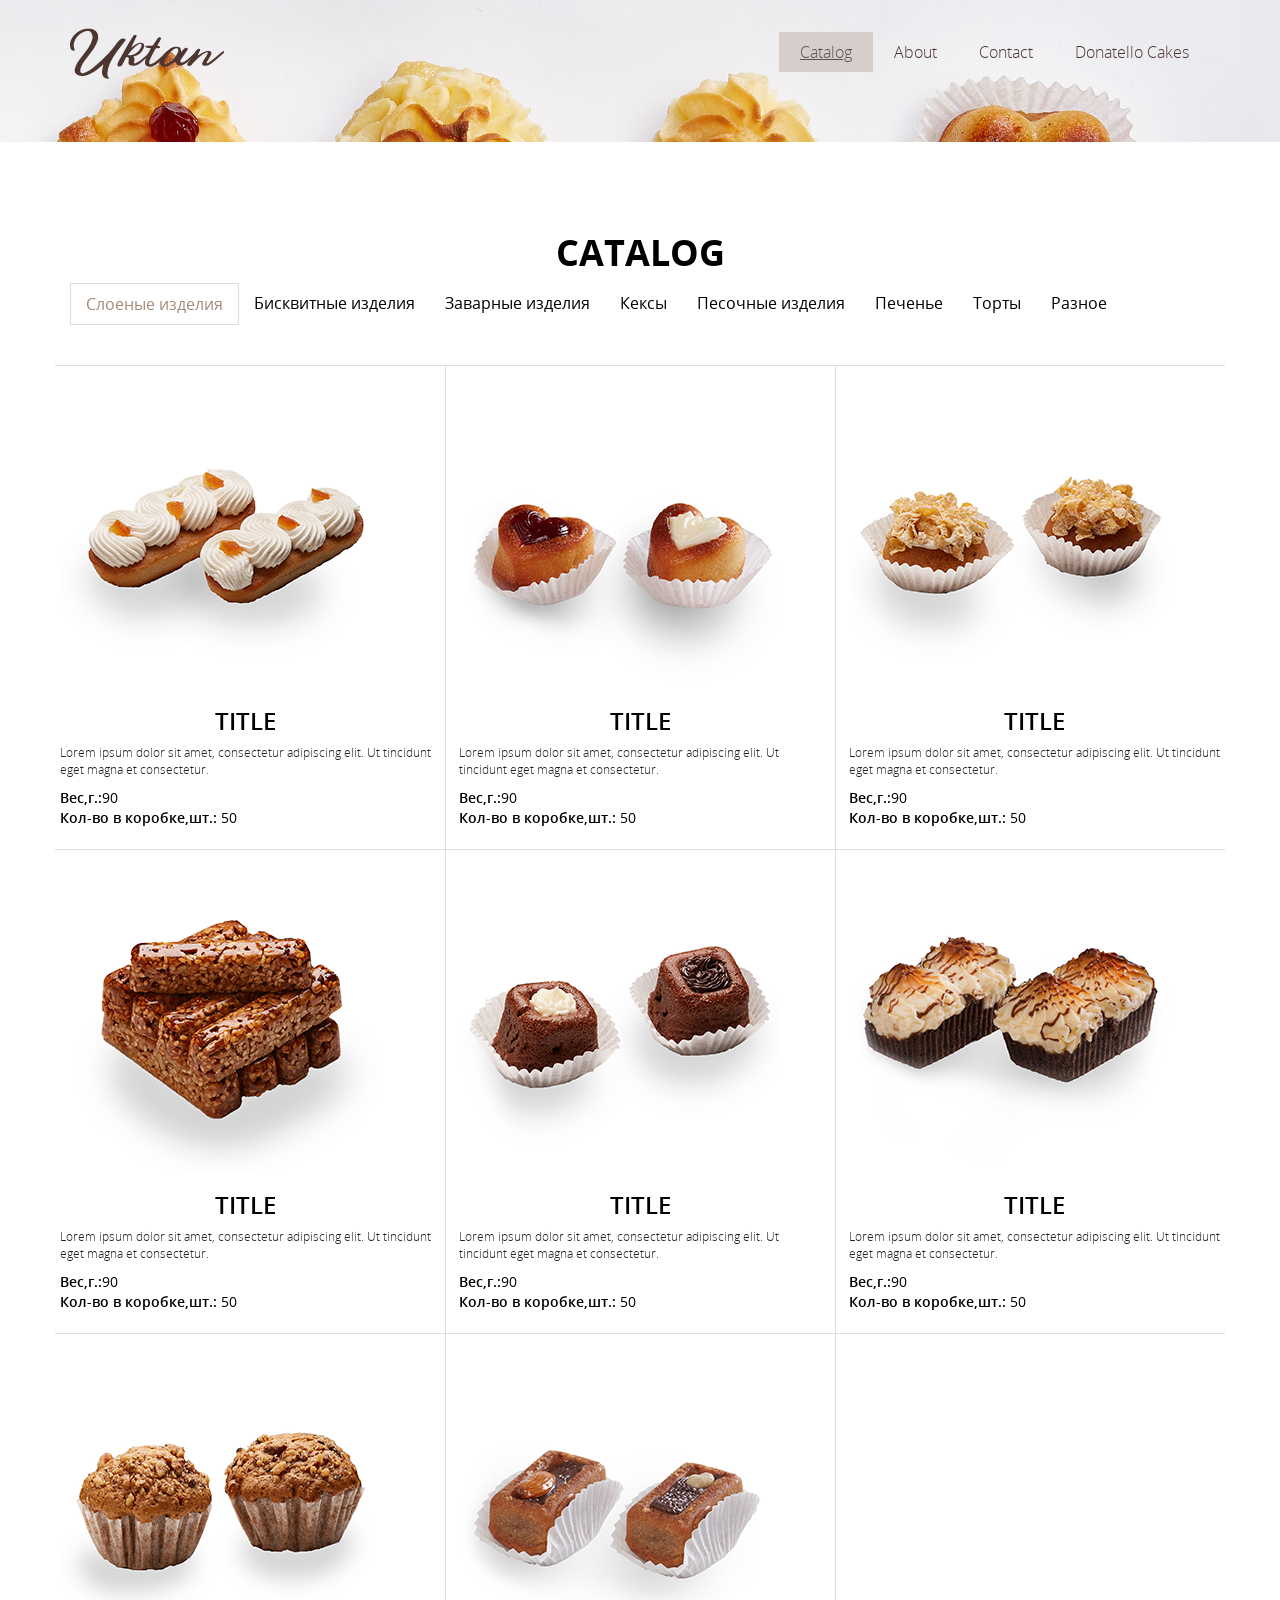
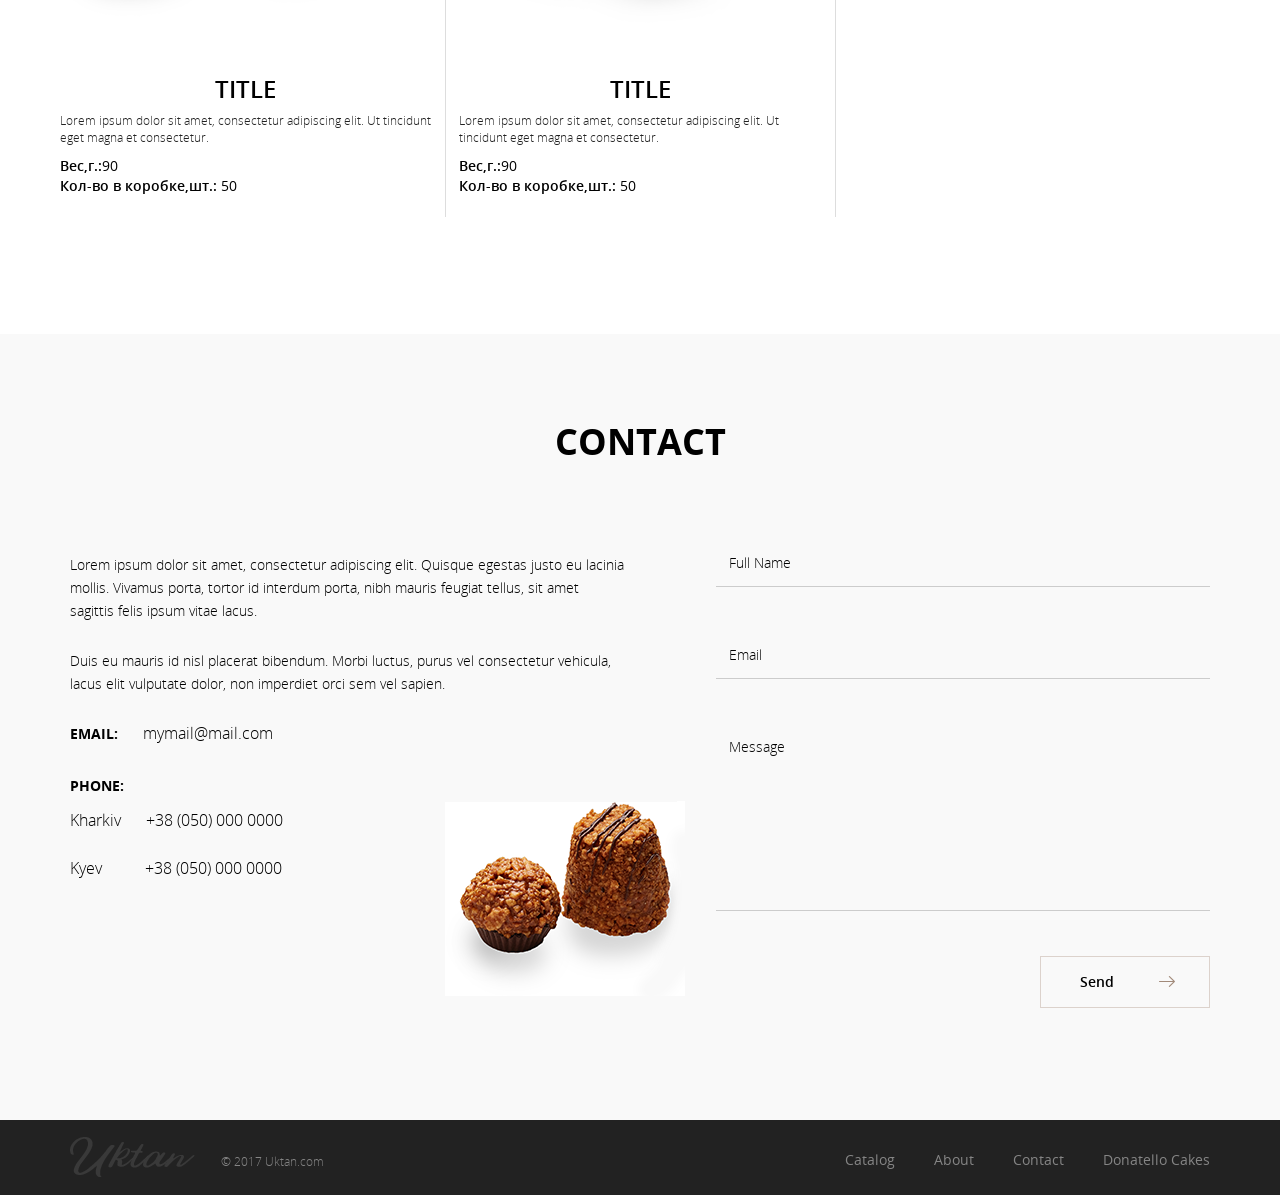
==== catalog.html @ 4d0eae7c "три страницы" ====
<!DOCTYPE html>
<html lang="en">
  <head>
    <meta charset="utf-8">
    <meta http-equiv="X-UA-Compatible" content="IE=edge">
    <meta name="viewport" content="width=device-width, initial-scale=1">
    <!-- The above 3 meta tags *must* come first in the head; any other head content must come *after* these tags -->
    <meta name="description" content="">
    <meta name="author" content="">
    <link rel="icon" href="../../favicon.ico">

    <title>Catalog</title>

    <!-- Bootstrap core CSS -->
    <link href="bower_components/bootstrap/dist/css/bootstrap.min.css" rel="stylesheet">
    <link href="bower_components/open-sans/css/open-sans.min.css" rel="stylesheet">
    <link href="css/style.css" rel="stylesheet">
    <link href="css/media.css" rel="stylesheet">

    <!-- IE10 viewport hack for Surface/desktop Windows 8 bug -->
    <link href="../../assets/css/ie10-viewport-bug-workaround.css" rel="stylesheet">

    <!-- Custom styles for this template -->
    <link href="navbar-static-top.css" rel="stylesheet">

    <!-- Just for debugging purposes. Don't actually copy these 2 lines! -->
    <!--[if lt IE 9]><script src="../../assets/js/ie8-responsive-file-warning.js"></script><![endif]-->
    <script src="../../assets/js/ie-emulation-modes-warning.js"></script>

    <!-- HTML5 shim and Respond.js for IE8 support of HTML5 elements and media queries -->
      <!--[if lt IE 9]>
        <script src="https://oss.maxcdn.com/html5shiv/3.7.3/html5shiv.min.js"></script>
        <script src="https://oss.maxcdn.com/respond/1.4.2/respond.min.js"></script>
        <![endif]-->
  </head>

    <body>

      <!-- Static navbar -->
     
            <header>
              <div class="head-catalog_bg">
                <nav class="navbar navbar-default navbar-static-top navbar-top">
                  <div class="container">
                    <div class="navbar-header">
                      <button type="button" class="navbar-toggle collapsed" data-toggle="collapse" data-target="#navbar" aria-expanded="false" aria-controls="navbar">
                        <span class="sr-only">Toggle navigation</span>
                        <span class="icon-bar"></span>
                        <span class="icon-bar"></span>
                        <span class="icon-bar"></span>
                      </button>
                      <a class="navbar-brand" href="#"><img src="img/logo1.png" alt=""></a>
                    </div>
                    <div id="navbar" class="navbar-collapse collapse ">
                      <ul class="nav navbar-nav navbar-right">
                       <li class="active"><a href="">Catalog</a></li>
                       <li><a href="">About</a></li>
                       <li><a href="">Contact <span class="sr-only">(current)</span></a></li>
                       <li><a href="">Donatello Cakes</a></li>
                     </ul>
                   </div> 
                   <!--/.nav-collapse -->
                 </div>
               </nav>
              </div>
            </header>
             <main>
                <div class="catalog-content">
                  <div class="container">
                    <h3 class="item-title">CATALOG</h3>
                    <nav class="">
                      <ul class="nav navbar-nav navbar-center second-menu">
                        <li class="active"><a  href="">Cлоеные изделия</a></li>
                        <li><a href="">Бисквитные изделия</a></li>
                        <li><a href="">Заварные изделия</a></li>
                        <li><a href="">Кексы</a></li>
                        <li><a href="">Песочные изделия</a></li>
                        <li><a href="">Печенье</a></li>
                        <li><a href="">Торты</a></li>
                        <li><a href="">Разное</a></li>
                      </ul>
                    </nav>
                    <div class="row">
                    <table class="table">
                      <tr>
                        <td class="">
                          <div class="col-md-12 col-sm-12 cell-position">
                          <div class="inner-position">
                            <div class="inner-container">
                              <img class="img-responsive" src="img/pic-33a.png" alt="">
                              <div class="caption">
                                <h3 class="title-caption">TITLE</h3>
                                <p>Lorem ipsum dolor sit amet, consectetur adipiscing elit. Ut tincidunt eget magna et consectetur.<span class="text-hidden"> Lorem ipsum dolor sit amet, consectetur adipiscing elit. Ut tincidunt   eget magna et consectetur.</span>
                                </p>
                                <ul class="bottom-description">
                                  <li><strong>Вес,г.:</strong>90</li>
                                  <li><strong>Кол-во в коробке,шт.:</strong> 50</li>
                                </ul>
                              </div>
                            </div>
                          </div>
                          </div>
                        </td>
                          <td class="center-td">
                           <div class="col-md-12 col-sm-12 cell-position">
                              <div class="inner-position">
                            <div class="inner-container">
                              <img class="img-responsive" src="img/pic-34a.png" alt="">
                              <div class="caption">
                                <h3 class="title-caption">TITLE</h3>
                                <p>Lorem ipsum dolor sit amet, consectetur adipiscing elit. Ut tincidunt eget magna et consectetur.<span class="text-hidden"> Lorem ipsum dolor sit amet, consectetur adipiscing elit. Ut tincidunt   eget magna et consectetur.</span>
                                </p>
                                <ul class="bottom-description">
                                  <li><strong>Вес,г.:</strong>90</li>
                                  <li><strong>Кол-во в коробке,шт.:</strong> 50</li>
                                </ul>
                              </div>
                            </div>
                          </div>
                            </div>
                          </td>
                          <td>
                            <div class="col-md-12 col-sm-12 cell-position">
                               <div class="inner-position">
                                <div class="inner-container">
                                  <img class="img-responsive" src="img/pic-35a.png" alt="">
                                  <div class="caption">
                                    <h3 class="title-caption">TITLE</h3>
                                    <p>Lorem ipsum dolor sit amet, consectetur adipiscing elit. Ut tincidunt eget magna et consectetur.<span class="text-hidden"> Lorem ipsum dolor sit amet, consectetur adipiscing elit. Ut tincidunt   eget magna et consectetur.</span>
                                    </p>
                                    <ul class="bottom-description">
                                      <li><strong>Вес,г.:</strong>90</li>
                                      <li><strong>Кол-во в коробке,шт.:</strong> 50</li>
                                    </ul>
                                  </div>
                                </div>
                              </div>
                            </div>
                          </td>
                        </tr>
                        <tr>
                          <td>
                            <div class="col-md-12 col-sm-12 cell-position">
                              <div class="inner-position">
                                <div class="inner-container">
                                  <img class="img-responsive" src="img/pic-36a.png" alt="">
                                  <div class="caption">
                                    <h3 class="title-caption">TITLE</h3>
                                    <p>Lorem ipsum dolor sit amet, consectetur adipiscing elit. Ut tincidunt eget magna et consectetur.<span class="text-hidden"> Lorem ipsum dolor sit amet, consectetur adipiscing elit. Ut tincidunt   eget magna et consectetur.</span>
                                    </p>
                                    <ul class="bottom-description">
                                      <li><strong>Вес,г.:</strong>90</li>
                                      <li><strong>Кол-во в коробке,шт.:</strong> 50</li>
                                    </ul>
                                  </div>
                                </div>
                              </div>
                            </div>
                         </td>
                          <td class="center-td">
                            <div class="col-md-12 col-sm-12 cell-position">
                              <div class="inner-position">
                                <div class="inner-container">
                                  <img class="img-responsive" src="img/pic-37.png" alt="">
                                  <div class="caption">
                                    <h3 class="title-caption">TITLE</h3>
                                    <p>Lorem ipsum dolor sit amet, consectetur adipiscing elit. Ut tincidunt eget magna et consectetur.<span class="text-hidden"> Lorem ipsum dolor sit amet, consectetur adipiscing elit. Ut tincidunt   eget magna et consectetur.</span>
                                    </p>
                                    <ul class="bottom-description">
                                      <li><strong>Вес,г.:</strong>90</li>
                                      <li><strong>Кол-во в коробке,шт.:</strong> 50</li>
                                    </ul>
                                  </div>
                                </div>
                              </div>
                            </div>
                          </td>
                          <td>
                            <div class="col-md-12 col-sm-12 cell-position">
                              <div class="inner-position">
                                <div class="inner-container">
                                  <img class="img-responsive" src="img/pic-38.png" alt="">
                                  <div class="caption">
                                    <h3 class="title-caption">TITLE</h3>
                                    <p>Lorem ipsum dolor sit amet, consectetur adipiscing elit. Ut tincidunt eget magna et consectetur.<span class="text-hidden"> Lorem ipsum dolor sit amet, consectetur adipiscing elit. Ut tincidunt   eget magna et consectetur.</span>
                                    </p>
                                    <ul class="bottom-description">
                                      <li><strong>Вес,г.:</strong>90</li>
                                      <li><strong>Кол-во в коробке,шт.:</strong> 50</li>
                                    </ul>
                                  </div>
                                </div>
                              </div>
                            </div>
                          </td>
                      </tr>
                      <tr>
                        <td>
                          <div class="col-md-12 col-sm-12 cell-position">
                            <div class="inner-position">
                                <div class="inner-container">
                                  <img class="img-responsive" src="img/pic-39.png" alt="">
                                  <div class="caption">
                                    <h3 class="title-caption">TITLE</h3>
                                    <p>Lorem ipsum dolor sit amet, consectetur adipiscing elit. Ut tincidunt eget magna et consectetur.<span class="text-hidden"> Lorem ipsum dolor sit amet, consectetur adipiscing elit. Ut tincidunt   eget magna et consectetur.</span>
                                    </p>
                                    <ul class="bottom-description">
                                      <li><strong>Вес,г.:</strong>90</li>
                                      <li><strong>Кол-во в коробке,шт.:</strong> 50</li>
                                    </ul>
                                  </div>
                                </div>
                              </div>
                          </div>
                        </td>
                        <td class="center-td">
                          <div class="col-md-12 col-sm-12 cell-position">
                            <div class="inner-position">
                                <div class="inner-container">
                                  <img class="img-responsive" src="img/pic-40.png" alt="">
                                  <div class="caption">
                                    <h3 class="title-caption">TITLE</h3>
                                    <p>Lorem ipsum dolor sit amet, consectetur adipiscing elit. Ut tincidunt eget magna et consectetur.<span class="text-hidden"> Lorem ipsum dolor sit amet, consectetur adipiscing elit. Ut tincidunt   eget magna et consectetur.</span>
                                    </p>
                                    <ul class="bottom-description">
                                      <li><strong>Вес,г.:</strong>90</li>
                                      <li><strong>Кол-во в коробке,шт.:</strong> 50</li>
                                    </ul>
                                  </div>
                                </div>
                              </div>
                          </div>
                        </td>
                        <td></td>
                      </tr>
                    </table>
                    </div>
                  </div>
                </div>
                <div class="content_contact contact-inner">
                  <div class="container">
                    <h3 class="title_contact">Contact</h3>
                    <div class="row">
                      <div class="col-md-6">
                        <div class="content_left">
                           <p class="">Lorem ipsum dolor sit amet, consectetur adipiscing elit. Quisque egestas justo eu lacinia mollis. Vivamus porta, tortor id interdum porta, nibh mauris feugiat tellus, sit amet sagittis felis ipsum vitae lacus.</p>
                           <p class="text-content_2" >Duis eu mauris id nisl placerat bibendum. Morbi luctus, purus vel consectetur vehicula, lacus elit vulputate dolor, non imperdiet orci sem vel sapien.</p>
                           <ul class="inner_phone">
                             <li><span class="txt_contact">Email:</span>mymail@mail.com</li>
                             <li><span class="txt_contact">Phone:</span></li>
                             <li><span class="numb_contact_1">Kharkiv</span>+38 (050) 000 0000</li>
                             <li><span class="numb_contact_2">Kyev</span>+38 (050) 000 0000</li>
                           </ul>
                           <div class="img-contact"><img class="img-responsive" src="img/pic-18.png" alt="
                           "></div>
                        </div>
                      </div>
                      <div class="col-md-6">
                        <div class="content_right">
                          <form>
                            <p><input type="text" name="Full Name" placeholder="Full Name"></p>
                             <p><input type="text" name="Email" placeholder="Email"></p>
                              <textarea placeholder="Message" rows="8"></textarea>
                          </form>
                          <div class="btn-wite" ><a type="submit" role="button" href="">Send</a></div>
                        </div>
                      </div>
                    </div>
                  </div>
                </div>
             </main>
             <footer>
                <div class="container">
                <div class="footer-inner">
                   <ul class="footer-left">
                    <li><img src="img/logo2.png" alt=""></li>
                    <li><span>&#169;</span> 2017 Uktan.com</li>
                  </ul>
                  <ul class="footer-right">
                    <li><a href="">Catalog</a></li>
                    <li><a href="">About</a></li>
                    <li><a href="">Contact</a></li>
                    <li><a href="">Donatello Cakes</a></li>
                  </ul>
                </div>
                </div>
              </footer>

                <!-- Bootstrap core JavaScript
            ================================================== -->
            <!-- Placed at the end of the document so the pages load faster -->
            <script src="https://ajax.googleapis.com/ajax/libs/jquery/1.12.4/jquery.min.js"></script>
            <script>window.jQuery || document.write('<script src="../../assets/js/vendor/jquery.min.js"><\/script>')</script>
            <script src="bower_components/bootstrap/dist/js/bootstrap.min.js"></script>
            <!-- IE10 viewport hack for Surface/desktop Windows 8 bug -->
            <script src="../../assets/js/ie10-viewport-bug-workaround.js"></script>
            <script type="text/javascript">
              $(document).ready(function(){
               $('.carousel').carousel({
                interval:50000
              });
             }); 

           </script>

    </body>
</html>
---- bower_components/open-sans/css/open-sans.min.css ----
@font-face{font-family:'Open Sans';src:url(../fonts/light/opensans-light-webfont.eot);src:url(../fonts/light/opensans-light-webfont.eot?#iefix) format('embedded-opentype'),url(../fonts/light/opensans-light-webfont.woff) format('woff'),url(../fonts/light/opensans-light-webfont.ttf) format('truetype'),url(../fonts/light/opensans-light-webfont.svg#OpenSansLight) format('svg');font-weight:300;font-style:normal}@font-face{font-family:'Open Sans';src:url(../fonts/light-italic/opensans-light-italic-webfont.eot);src:url(../fonts/light-italic/opensans-light-italic-webfont.eot?#iefix) format('embedded-opentype'),url(../fonts/light-italic/opensans-light-italic-webfont.woff) format('woff'),url(../fonts/light-italic/opensans-light-italic-webfont.ttf) format('truetype'),url(../fonts/light-italic/opensans-light-italic-webfont.svg#OpenSansLightItalic) format('svg');font-weight:300;font-style:italic}@font-face{font-family:'Open Sans';src:url(../fonts/regular/opensans-regular-webfont.eot);src:url(../fonts/regular/opensans-regular-webfont.eot?#iefix) format('embedded-opentype'),url(../fonts/regular/opensans-regular-webfont.woff) format('woff'),url(../fonts/regular/opensans-regular-webfont.ttf) format('truetype'),url(../fonts/regular/opensans-regular-webfont.svg#OpenSansRegular) format('svg');font-weight:400;font-style:normal}@font-face{font-family:'Open Sans';src:url(../fonts/italic/opensans-italic-webfont.eot);src:url(../fonts/italic/opensans-italic-webfont.eot?#iefix) format('embedded-opentype'),url(../fonts/italic/opensans-italic-webfont.woff) format('woff'),url(../fonts/italic/opensans-italic-webfont.ttf) format('truetype'),url(../fonts/italic/opensans-italic-webfont.svg#OpenSansItalic) format('svg');font-weight:400;font-style:italic}@font-face{font-family:'Open Sans';src:url(../fonts/semibold/opensans-semibold-webfont.eot);src:url(../fonts/semibold/opensans-semibold-webfont.eot?#iefix) format('embedded-opentype'),url(../fonts/semibold/opensans-semibold-webfont.woff) format('woff'),url(../fonts/semibold/opensans-semibold-webfont.ttf) format('truetype'),url(../fonts/semibold/opensans-semibold-webfont.svg#OpenSansSemibold) format('svg');font-weight:600;font-style:normal}@font-face{font-family:'Open Sans';src:url(../fonts/semibold-italic/opensans-semibold-italic-webfont.eot);src:url(../fonts/semibold-italic/opensans-semibold-italic-webfont.eot?#iefix) format('embedded-opentype'),url(../fonts/semibold-italic/opensans-semibold-italic-webfont.woff) format('woff'),url(../fonts/semibold-italic/opensans-semibold-italic-webfont.ttf) format('truetype'),url(../fonts/semibold-italic/opensans-semibold-italic-webfont.svg#OpenSansSemiboldItalic) format('svg');font-weight:600;font-style:italic}@font-face{font-family:'Open Sans';src:url(../fonts/bold/opensans-bold-webfont.eot);src:url(../fonts/bold/opensans-bold-webfont.eot?#iefix) format('embedded-opentype'),url(../fonts/bold/opensans-bold-webfont.woff) format('woff'),url(../fonts/bold/opensans-bold-webfont.ttf) format('truetype'),url(../fonts/bold/opensans-bold-webfont.svg#OpenSansBold) format('svg');font-weight:700;font-style:normal}@font-face{font-family:'Open Sans';src:url(../fonts/bold-italic/opensans-bold-italic-webfont.eot);src:url(../fonts/bold-italic/opensans-bold-italic-webfont.eot?#iefix) format('embedded-opentype'),url(../fonts/bold-italic/opensans-bold-italic-webfont.woff) format('woff'),url(../fonts/bold-italic/opensans-bold-italic-webfont.ttf) format('truetype'),url(../fonts/bold-italic/opensans-bold-italic-webfont.svg#OpenSansItalic) format('svg');font-weight:700;font-style:italic}@font-face{font-family:'Open Sans';src:url(../fonts/extrabold/opensans-extrabold-webfont.eot);src:url(../fonts/extrabold/opensans-extrabold-webfont.eot?#iefix) format('embedded-opentype'),url(../fonts/extrabold/opensans-extrabold-webfont.woff) format('woff'),url(../fonts/extrabold/opensans-extrabold-webfont.ttf) format('truetype'),url(../fonts/extrabold/opensans-extrabold-webfont.svg#OpenSansExtrabold) format('svg');font-weight:800;font-style:normal}@font-face{font-family:'Open Sans';src:url(../fonts/extrabold-italic/opensans-extrabold-italic-webfont.eot);src:url(../fonts/extrabold-italic/opensans-extrabold-italic-webfont.eot?#iefix) format('embedded-opentype'),url(../fonts/extrabold-italic/opensans-extrabold-italic-webfont.woff) format('woff'),url(../fonts/extrabold-italic/opensans-extrabold-italic-webfont.ttf) format('truetype'),url(../fonts/extrabold-italic/opensans-extrabold-italic-webfont.svg#OpenSansExtraboldItalic) format('svg');font-weight:800;font-style:italic}
---- css/style.css ----
body{
	font-family: "Open Sans";
	font-weight: normal;
  	font-style: normal;
  	height: 100%;
  	color: #000000;
}
ul{
	list-style: none;
	margin: 0;
	padding:0; 
}
.groe-up{
	text-transform: uppercase;
}
.navbar-default .navbar-nav>.active>a{
	text-decoration: underline;
	background: none;
} 
.navbar-default .navbar-nav li>a:focus, 
.navbar-default .navbar-nav li>a:hover {
    background-color: #d7cecc;
}
.nav-gallery .navbar-nav li>a:hover{
	color: #a17331;
}
.navbar-default .navbar-nav>.active>a,
 .navbar-default .navbar-nav>.active>a:focus,
  .navbar-default .navbar-nav>.active>a:hover {
    background-color: #d7cecc;
}
.navbar-default ul.navbar-right li a{
	padding: 10px 21px;
	font-family: "Open Sans";
	font-size: 16px;
	font-weight: 300;
	color: #4d3530;
	margin-top:32px; 
}
.navbar-default {
    border-color: transparent;
}
.navbar-default ul.navbar-right li:last-child a{
	margin-right: 15px;
}
a.navbar-brand img {
    /* display: block; */
    margin: 13px 0 0 0px;
}
.navbar.navbar-top{
	background: #ecebf0;
}
/*
.container{
	max-width: 1920px;
}*/
.navbar-header, .navbar-collapse{
	background: #ecebf0;
}
.navbar {
    margin-bottom: 0px;
 }
.head-page{
	background: #ecebf0;
}
.logo-head {
    padding: 42px 0 0 0;
}
.logo-head img{
   margin: 0 auto;
}
.img-bottom img {
    width: 100%;
}
.logo-head{
	text-align: center;
}
.txt-head{
	font-family: "Open Sans"
	font-weight:300;
	font-style: italic;
	text-align: center;
	margin:49px  0 0 0;
}

.second-menu{
	list-style: none;
}
ul.second-menu li a{
	padding: 10px 15px;
	font-size: 16px;
	color: #000000;
	font-family: "Open Sans";
	font-weight: 300px;

}
.nav-gallery {
    margin: 0 auto;
    max-width: 553px;
    padding-top: 49px;
}
.nav-gallery .navbar-nav .active>a {
   border:1px solid #e3dcd7;
   color: #a28a7a;
}
.inner-gallery{
	position: relative;
}
.inner-gallery h3{
	font-family: "Open Sans";
	font-weight: 300;
	font-size: 36px;
	margin:80px 0px 28px;
	text-transform: uppercase;
}
.inner-gallery h1{
	font-family: "Open Sans";
	font-weight: 300;
	font-size: 72px;
	margin:0px 0px 78px 0px;
	font-weight: bold;
	text-transform: uppercase;
	text-align: center;
}
.inner-description{
	max-width: 883px;
	background: #fafafa;
	border:1px solid #dcdcdc;
	position: relative;
}

.inner-description:before {
    width: 22%;
    height: 46%;
    border: 3px solid #dcdcdc;
    position: absolute;
    top: -40%;
    right: 6%;
    clear: both;
    content: "";
    display: block;
    z-index: -1;
}
.inner-description ul{
	list-style: none;
	padding:37px 0px 0px 38px;
}
.inner-description ul{
	max-width: 482px;
	font-size: 12px;
	color: #212121;
}
.inner-description ul li:first-child{
	 font-weight: normal;
	 margin-bottom:25px; 
}
.inner-description ul li:nth-child(2){
	font-weight: 600;
  	font-style: italic;
}
.inner-description ul li{
	font-weight: 300;
	margin-bottom: 40px;
}
.button a{
	color: #ffffff;
	text-decoration: none;
}
.button{
	background: url(../img/pic-4.png) #4d3530 no-repeat 118px 20px;
    padding: 15px 93px 15px 38px;
    display: inline-block;
    font-size: 14px;
    font-weight: 600;
    color: #ffffff; 
}
.button:focus, 
.button:hover {
	background: url(../img/pic-4.png) #000000 no-repeat 109px 20px;
}
.img-cake {
    right: 15%;
    top: 28%;
    position: absolute;
    z-index: 2;
}
.img-cake img.mg-responsive{
	width:100%;
	height: auto;
	display: block;
}
.img-yellowCake img{
width:100%;
}

.img-yellowCake{
	position: absolute;
	top: 118px;
	right:0px;
}
.img-cake{
	max-width: 477px;
}
.img-waitCake{
	margin-top: 10px;
	
}
.img-waitCake img{
	
}
/*
.inner-gallery{
	max-width: 1920px;
}
*/
.carousel-control.right,
.carousel-control.left{
	background-image: none;
}
/*
.miniature-inner{
	max-width: 1046px;
	margin:0 auto; 
}
*/
.left-change {
    background:#ffffff url(../img/pic-17.png) no-repeat 36px 41px;
    padding: 0px 0px 0px 0px;
    position: absolute;
    top: 44%;
    left: 0%;
    width: 93px;
    height: 93px; 
    transform: rotate(180deg);
    border: 1px solid #dcd2cc;
    opacity: 0.5
}

.left-change:hover{
 background: #4d3530 url(../img/pic-4.png) no-repeat 36px 41px;
border-color: #4d3530;
}
.right-change{
	background:#ffffff url(../img/pic-17.png) no-repeat 36px 41px;
    padding: 0px 0px 0px 0px;
    position: absolute;
    top: 44%;
    right: 0%;
    width: 93px;
    height: 93px;
    border: 1px solid #dcd2cc;
    opacity: 0.5
}
.right-change:hover{
 background: #4d3530 url(../img/pic-4.png) no-repeat 36px 41px;
border-color: #4d3530;
}
.carousel-control {
    width:0;
    opacity:1;
}
.content_contact{
	overflow: hidden;
	padding-bottom: 112px;
}
.categories-coke{
	font-size: 36px;
	font-weight: bold;
	color: #000000;
	margin:0 auto;
	text-transform: uppercase;
	text-align: center;
	padding: 94px 0 50px 0;
}
.border_ivent{
	border-bottom: 1px solid #e3e3e3;
}
/*
.thumbnail{
	position: relative;
}
.title-coke{
	display: inline-block;
	background: rgba(77,53,48,0.9);
	color:#ffffff;
	font-size: 14px;
	padding: 10px 28px;
	z-index: 2;
	opacity: 0.9;
}
*/
.item-block_hover:before {
	content: "";
    clear: both;
    width: 82%;
    height: 82%;
    border: 1px solid #ffffff;
    opacity: 0.4;
    position: absolute;
    bottom: 9%;
    left: 8%;
    z-index: 0;
}
.item-block:hover .item-block_hover:before{
	visibility: hidden;
}

.item-block {
	position: relative;
	margin: 20px 0px;
}
.item-block_hover{
	position: absolute;
	width: 100%;
	height: 100%;
	left: 0;
	top: 0;
	padding: 20px 0;
	-webkit-transition: all .3s;
	-o-transition: all .3s;
	transition: all .3s;
	text-align: center;
}
.item-block img {
	width: 100%;
	height: auto;
}
.item-block_btn {
	display: inline-block;
    position: absolute;
    bottom: 4%;
    left: 50%;
    right: -18%;
    -webkit-transform: translateX(-50%);
    -ms-transform: translateX(-50%);
    -o-transform: translateX(-50%);
    transform: translateX(-50%);
    background: rgba(85, 62, 57, 0.9);
    color: #ffffff;
    font-size: 14px;
    line-height: 16px;
    padding: 11px 10px 10px 10px;
    -webkit-transition: all .3s;
    -o-transition: all .3s;
    transition: all .3s;
    /* width: 59%; */
}

.item-block:hover .item-block_hover {
	background: rgba(0,0,0,.5);

}
.item-block:hover img{
	-webkit-filter: blur(5px); /* Safari */
    filter: blur(5px);
}
.item-block_hover a:hover{
	color: #ffffff;
	text-decoration: none;
}
 
.item-block:hover .item-block_btn {
	background: transparent;
	border: 1px solid #fff;
	bottom: 50%;
	-webkit-transform: translate(-50%, 50%);
	-ms-transform: translate(-50%, 50%);
	-o-transform: translate(-50%, 50%);
	transform: translate(-50%, 50%);
}
.btn_categories a{
	background: rgba(77,53,48,1);
	color:#ffffff;
	font-size: 14px;
	padding: 10px 35px;
	text-decoration: none;
}
.btn_categories a.btn-black{
	background: #000000;
	color:#ffffff;
	font-size: 14px;
	padding: 10px 35px;
	text-decoration: line-through #ffffff;
}
.btn_categories {
    text-align: center;
    position: relative;
    bottom: 10px;
    z-index: 1;
}
.btn_categories{
	text-align: center;
}
.row_inner{
	padding-bottom: 64px;
}
.catigories-inner{
	border-bottom: 1px solid #e3e3e3;
}
.img-about img{
	margin:0 auto;
}
.contant-about{
	text-align: center;
}
.contant-about h2{
	margin:71px 0 79px 0;
	font-weight: bold;
	font-size: 36px;
}
.contant-about .txt-line{
  font-weight: 600;
  font-style: italic;
  font-size: 14px;
  color: #a28a7a;
  margin: 39px 0 82px;
}
.parallax { 
    /* The image used */
    background-image: url("../img/pic-15.png");
    /* Full height */
    height: 670px; 
    /* Create the parallax scrolling effect */
    background-attachment: fixed;
    background-position: center;
    background-repeat: no-repeat;
    background-size: cover;
    position: relative;
}
.img-parallax{
	position: absolute;
    left: 50%;
    top: -1%;
   	max-width: 100%;
    text-align: center; 
    margin: 89px 0 67px 0;
     -webkit-transform:translate(-50%);
         -moz-transform:translate(-50%);
         -ms-transform:translate(-50%);
         -o-transform:translate(-50%);
         transform:translate(-50%);    
}
.btn_parallax{
	margin-top: 90px;
	text-align: center; 
}
.btn_parallax a{
	color:#3a3227;
	font-size: 14px;
	padding: 15px 80px 15px 34px;
	text-decoration: none;
	font-weight: bold;
	text-transform: uppercase;
	background:#efeef2 url(../img/pic-17.png) no-repeat 153px 18px;
	-webkit-box-shadow: 0px 6px 13px 1px rgba(0,0,0,0.24);
	-moz-box-shadow: 0px 6px 13px 1px rgba(0,0,0,0.24);
	box-shadow: 0px 6px 13px 1px rgba(0,0,0,0.24);
}

.content_left{
	/*max-width: 40%;
	float: left;*/
	position: relative;
}
h3.title_contact{
	font-size: 36px;
	font-weight: bold;
	text-transform: uppercase;
	text-align: center;
	margin: 88px 0 92px 0;
}
.content_left p{
	font-size: 14px;
    color: #000000;
    font-weight: 300;
    line-height: 23px;
    margin-bottom: 27px;
}
.inner_phone{
	list-style: none;
}
ul.inner_phone li {
	font-size: 16px;
	font-weight: 300;
	color: #000000;
}
ul.inner_phone li:first-child{
	margin: 0 0 29px 0px;
}
ul.inner_phone li:nth-child(2){
	margin: 0 0 12px 0px;
}
ul.inner_phone li:nth-child(3){
	margin: 0 0 25px 0px;
}
.txt_contact{
	font-size: 14px;
	text-transform: uppercase;
	font-weight: bold;
	padding-right:25px; 
}
 .numb_contact_1{
	padding-right:25px;
 }
 .numb_contact_2{
 	padding-right: 43px;
 }
 input{
 	border: none;
 }
 textarea{
 	border: none;
 }
 input,textarea {
 	outline:none;
 }
  .content_right{
  	/*width: 49%;
  	float: right;*/
  	margin-left: 11%;
  }
 .content_right form input{
 	border-bottom: 1px solid #cccccc;
 	width:100%;
 	padding: 0 0 13px 13px;
 	color: #000000;
 	font-size: 14px;
 	font-weight: 300;
 }
 .content_right form input:active,
 .content_right form input:focus{
  	border-color:#a28a7a;
  }
.content_right form textarea:active,
 .content_right form textarea:focus{
  	border-color:#a28a7a;
  }

::-webkit-input-placeholder {color:#000000;}
::-moz-placeholder          {color:#000000;}/* Firefox 19+ */
:-moz-placeholder           {color:#000000;}/* Firefox 18- */
:-ms-input-placeholder      {color:#000000;}
 .content_right form p{
 	margin: 0 0 58px 0;
 }
 .content_right form textarea{
 	border-bottom: 1px solid #cccccc;
 	resize:none;
 	width:100%;
 	padding: 0 0 13px 13px;
 	color: #000000;
 	font-size: 14px;
 	font-weight: 300;
 }
.img-contact{
	position: absolute;
	bottom: -116px;
    right: -60px;
}
.btn-wite{
	float: right;
	margin-top: 40px;
}
.btn-wite a{
	color: #000000;
	background: #ffffff url(../img/pic-19.png) no-repeat 118px 19px;
    padding: 15px 95px 15px 39px;
	border: 1px solid #dcd2cc;
	display: block;
	text-decoration: none;
	font-weight: 600;
}

.btn-wite a:hover{
	background: #4d3530 url(../img/pic-4.png) no-repeat 113px 19px;
	color: #ffffff;
	border-color:#4d3530;
}
footer{
	background: #222222;
}
.footer-inner{
	overflow: hidden;

}
.footer-left{
	float: left;
	overflow:hidden;
	list-style: none;
	margin: 0;
}
.footer-left li{
	float: left;
}
.footer-left li:nth-child(1) {
    padding: 17px 0 17px 0;
}
.footer-left li:nth-child(2){
	color: #858585;
	font-size: 12px;
	font-weight: 300;
	padding: 33px 26px 24px 26px;
}
.footer-right{
	float: right;
	overflow:hidden;
	margin: 0;
}
.footer-right li{
	float: left;
}
.footer-right li a{
	color: #858585;
	padding:30px 23px 25px 16px;
	display: block;
}
.footer-right li:last-child a{
	padding: 30px 0px 25px 16px;
}
.footer-right li a:hover{
	color: #ffffff;
}


/*---------------------- Donatello ------------------------*/



.head-donatello_bg .navbar.navbar-top {
    background: none; 
}
.head-donatello_bg .navbar-default .navbar-collapse, .navbar-default .navbar-form {
    border-color: transparent;
}
.head-donatello_bg .navbar-header, .navbar-collapse {
    background: none;
}
.head-donatello_bg .parallax{
 	background-image: url("../img/pic-21.png");
  	height: 742px; 
}
.head-donatello_bg .img-parallax{
        top: 17%;
}
.contant-about .title-line_chery{
	font-size: 18px;
	font-weight: 600;
	color: #000000;
	text-transform: uppercase;
	margin: 80px 0 32px 0;
}
.contant-about p{
	font-size: 18px;
	font-weight: 300;
	color: #000000;
}
.content-page {
    padding-bottom: 117px;
}
.content-page p{
	margin-bottom:36px; 
}
.content-page .txt-line{
	margin:0 0 35px 0;
}
.content-page .img-about {
    margin-bottom: 63px;
}
.img-inner{
	margin: 20px 0px;
}
.item-inner_photos h3.item-title_photo{
	font-size: 36px;
	font-weight: bold;
	margin: 95px 0 74px 0;
	text-align: center;
}
.item-inner_photos .container{
	overflow: hidden;
}
.item-inner_photos .container .img-inner{
	float: left;
}
.btn_categories.btn-photo{
bottom: -7px;
}
 .btn_categories a{
	background:#4d3530 url(../img/pic-30.png) no-repeat 153px 11px;
	    padding: 7px 65px 7px 42px;
}
.content-page .btn_categories a:hover{
	background:#000000 url(../img/pic-31.png) no-repeat 153px 11px;
    text-decoration: line-through #ffffff;
}
.img-inner:hover img{
	-webkit-filter: blur(5px); /* Safari */
    filter: blur(5px);
}
.item-hover {
  position: relative;
}
.item-hover:hover{
	border-top: 3px solid #9cf3dd;
	border-bottom: 3px solid #a4d9f6;
	margin: -3px 0 -3px 0;
}
 .img-inner:hover .item-hover:after{
 	 content: "";
position: absolute;
  background-image: -webkit-gradient(linear, 153,238,217, 100%, from(#99eed9), to(transpa));
  background-image: -webkit-linear-gradient(#99eed9,#efa0b5, #a5dbf9);
  background-image: -moz-linear-gradient(#99eed9,#efa0b5, #a5dbf9);
  background-image: -o-linear-gradient(#99eed9,#efa0b5, #a5dbf9);
  background-image: linear-gradient(#99eed9,#efa0b5, #a5dbf9);
  top: -3px;
  bottom: -3px;
  width: 3px;
  z-index: 1;
} 
.img-inner:hover .item-hover:before{
  content: "";
  position: absolute;
  background-image: -webkit-gradient(linear, 153,238,217, 100%, from(#99eed9), to(transpa));
  background-image: -webkit-linear-gradient(#99eed9,#efa0b5, #a5dbf9);
  background-image: -moz-linear-gradient(#99eed9,#efa0b5, #a5dbf9);
  background-image: -o-linear-gradient(#99eed9,#efa0b5, #a5dbf9);
  background-image: linear-gradient(#99eed9,#efa0b5, #a5dbf9);
  top: -3px;
  bottom: -3px;
  width: 3px;
  z-index: 1;

}

.item-hover:before {
  left: -3px;
}
.item-hover:after {
  right: -3px;
}
.head-donatello_bg .navbar-default .navbar-nav>.active>a, 
.head-donatello_bg .navbar-default .navbar-nav li>a:focus, 
.head-donatello_bg .navbar-default .navbar-nav li>a:hover {
    background-color: #53c4ce;
    color: #ffffff;
}
.contact-inner{
	background: #f9f9f9;
}
.contact-inner .content_right form input,.contact-inner .content_right form textarea {
    background: #f9f9f9;

}
.contact-inner .btn-wite a{
	background: #f9f9f9 url(../img/pic-19.png) no-repeat 118px 19px;
	font-weight: 600;
}
.contact-inner .btn-wite a:hover{
	background: #4d3530 url(../img/pic-4.png) no-repeat 118px 19px;
}

/*---------------------Catalog---------------------------------------*/

.head-catalog_bg{
	background: url(../img/pic-32.png) no-repeat;
    height: 213px;
    background-size:contain;
    width:100%;
}
.head-catalog_bg .navbar-default .navbar-collapse,
.head-catalog_bg .navbar-default .navbar-form {
    border-color: transparent;
}
.head-catalog_bg .navbar.navbar-top,
.head-catalog_bg .navbar-default,
.head-catalog_bg .navbar-header,
.head-catalog_bg .navbar-collapse {
    background:none;
}
   .navbar-default .navbar-nav>.active>a {
    text-decoration: underline;
} 
ul.nav.navbar-nav.navbar-center.second-menu {
    margin-bottom: 40px;
}
h3.item-title{
	font-size: 36px;
	font-weight: bold;
	text-align: center;
}
.catalog-content .navbar-nav .active>a {
    border: 1px solid #e3dcd7;
    color: #a28a7a;
}
.catalog-content .navbar-nav li a:hover {
    
    color: #a17331;
}
.catalog-content {
    margin-bottom: 97px;
}
.center-td{
	/* border-left:1px solid #ddd;
	 border-right:1px solid #ddd;  */ 
}
table tr td{
	width: 33%;
	border-right:1px solid #ddd;
}
table tr td:last-child{
	width: 33%;
	border-right:none;
}
.catalog-content .thumbnail{
	border: none;
}
h3.title-caption{
font-size: 24px;
font-weight: 600;
text-align: center;
}
.cell-position p{
	color: #212121;
	font-size: 12px;
	font-weight: 300;
}
.cell-position strong {
font-weight: 600;
}

.cell-position{
	padding:5px;
} 
.inner-position{
	position: relative;
	width: 100%;
    height: 457px;
    overflow: hidden;
}
.catalog-content .inner-container{
    position: absolute;
    top: -14px;
    left: -16px;
    right: -16px;
    height: 508px;
    -webkit-box-shadow: 0px 4px 14px 0px rgba(0,0,0,0.75);
-moz-box-shadow: 0px 4px 14px 0px rgba(0,0,0,0.75);
box-shadow: 0px 4px 14px 0px rgba(0,0,0,0.75);
padding: 16px;
z-index: 1; 
background: #ffffff;
}
td:hover .inner-position{
   overflow: visible;
}
td:hover .inner-container{
	z-index: 2;
}
 /* td:hover .cell-position {
       position: absolute;
    top: -1px;
    left: -9px;
    width: 105%;
    border: 1px solid red;
    z-index: 3;
    height: 105%;
    background: #ffffff;
    padding: 8px;	
 }  */

 .catalog-content tr td:first-child{
  padding-left: 0;
  }
  .catalog-content tr td:first-child .caption,
  .catalog-content tr td:first-child .thumbnail{
  padding-left: 0;
  }
  .catalog-content tr td:last-child{
  padding-right: 0;
  }
  .catalog-content tr td:last-child .caption,
  .catalog-content tr td:last-child .thumbnail{
  padding-right: 0;
  }

.text-hidden{
	display: none;
}
td:hover .text-hidden{
	display: inline;
}  
/*   td:hover .cell-position::before{
content: "";
clear:both;
display: block;
position: absolute;
top: -1px;
left: -22px;
width: 114%;
border: 1px solid red;
z-index: 3;
height: 103%;
background: #ffffff;
}  */
---- css/media.css ----
@media only screen and (max-device-width: 1024px) {
   .parallax {
        background-attachment: scroll;
    }

}

@media only screen and (max-width : 1366px) {

	.img-waitCak{
	max-width: 86%;
	}
	.row_inner {
    padding-bottom: 0px;
	}
 
    
}
@media only screen and (max-width : 1200px) {

	.img-cake {
    top: 28%;
   }
   .center-td h3 {
     margin-top: 28px;
    margin-bottom: 10px;
    }
   

}
 
/* Medium Devices, Desktops */
@media only screen and (max-width : 992px) {

	.img-contact {
    position: absolute;
    bottom: -47px;
    right: -24px;
	}
   .content_right {
    /* width: 49%; */
    /* float: right; */
    margin: 50px 0 0 0;
	}
	.img-cake {
    right: 0%;
     max-width: 463px;
	}
	.img-yellowCake {
    top: 82px;
	}
	.inner-description:before {
    right: 14%;
	}
       .catalog-content.inner-container{
    height: 480px;
    }
    .inner-position {
    height: 400px;
   }
    ul.second-menu li a {
    padding: 10px 7px;
    } 
 
}

/* Small Devices, Tablets */
@media only screen and (max-width : 768px) {
.nav-gallery {
    padding-top: 0px;
	}
	.navbar-brand {
    float: left;
    height: 50px;
    padding: 3px 8px;
    font-size: 18px;
    line-height: 20px;
    transform: scale(0.8, 0.8);
	}
    a.navbar-brand img{
    margin: 0;
    transform: scale(0.8,0.8); 
	}
	.navbar-nav {
    margin: 0;
	}
	.img-cake {
    max-width: 100%;
    position: static;
    text-align: center;
    margin-bottom: 25px;
	}
	.img-cake img{
		display: inline-block;
	}
	.inner-description:before{
		visibility: hidden;
	}
	.inner-description ul {
    max-width: 100%;
    }
  	.content_right form input { 
    padding: 0 0 13px 0px;
    }
    .content_right form textarea {
    padding: 0 0 13px 0px;
    }
}


/* Extra Small Devices, Phones */
@media only screen and (max-width : 480px) {


	.inner-gallery h1 {
    font-family: "Open Sans";
    font-weight: 300;
    font-size: 59px;
    margin: 0px 0px 40px 41px;
    font-weight: bold;
    text-transform: uppercase;
	}
	.img-yellowCake {
    top: -23px;
	}
	.img-cake {
    position: static;
	}
	.inner-description ul {
    list-style: none;
    padding: 7px 0px 0px 8px;
	}
	.inner-description ul li {
    margin-bottom: 14px;
	}
	.left-change {
    background: #ffffff url(../img/pic-17.png) no-repeat 13px 18px;
    width: 50px;
    height: 47px;
    opacity: 0.5
	}
	.left-change:hover{
	  background: #4d3530 url(../img/pic-4.png) no-repeat 13px 18px;
	border-color: #4d3530;
	}
	.right-change {
    background: #ffffff url(../img/pic-17.png) no-repeat 13px 18px;
    width: 50px;
    height: 47px;
    opacity: 0.5
	}
	.right-change:hover{
	  background: #4d3530 url(../img/pic-4.png) no-repeat 13px 18px;
	border-color: #4d3530;
	}
	.item-block_btn {
    
    bottom: 4%;
    left: auto; 
    right: auto; 
    font-size: 12px;
    padding: 7px 0px 6px 0px;
    min-width: 66%;
	}
	.footer-right li:last-child a {
    padding: 10px 0px 17px 16px;
	}
	.footer-right{
	float: left;
	}
	.footer-right li a {
    padding: 10px 23px 17px 16px;
	}
	.footer-left {
    margin: 0 0 0 19%;
	}
	.footer-left li:nth-child(2) {
    padding: 33px 26px 10px 26px;
	}
	.footer-left li:nth-child(1) {
    padding: 17px 0 10px 0;
	}
    /*----------------catalog--------------- */
    table tr{
        overflow: hidden;
    }
   table tr td{
    float: left;
    width: 100%;
    border-right: none;
   }
   .catalog-content .inner-position{
    height: 495px;
    overflow: visible;
   }
   .text-hidden{
    display: inline;
    }
    .catalog-content tr td:last-child{
   width: 100%;
  }  
  .cell-position {
    
    }
    td:hover .inner-position{
   overflow: none;
    }
    .catalog-content .inner-container{
    position: absolute;
    top: 0px;
    left: 0px;
    right: 0px;
    -webkit-box-shadow:none;
    -moz-box-shadow: none;
    box-shadow: none;
    z-index: 1; 
    background: #ffffff;
    }
    .catalog-content img{
    margin: 0 auto;
     }
   
}
/* Custom, iPhone Retina */
@media only screen and (max-width : 320px) {
	.inner-description:before {
    width: 30%;
    height: 24%;
    border: 3px solid #dcdcdc;
    position: absolute;
    top: -23%;
    right: 5%;
    clear: both;
    content: "";
    display: block;
    z-index: -1;
	}
	.item-block_btn {
    
    bottom: 4%;
    left: auto; 
    right: auto; 
    font-size: 12px;
    padding: 7px 0px 6px 0px;
    min-width:101%;
	}
	.img-contact {
    position: static;
	}
	.inner-gallery h1 {
    font-size: 45px;
    margin: 0px 0px 40px 1px;
	}
	.footer-left {
     margin: 0 0 0 0; 
	}
	.footer-right li:last-child a {
    padding: 10px 0px 10px 10px;
	}
	.footer-right li a {
    padding: 10px 5px 10px 6px;
	}
	.img-parallax {
    min-width: 100%;
    }
   
}
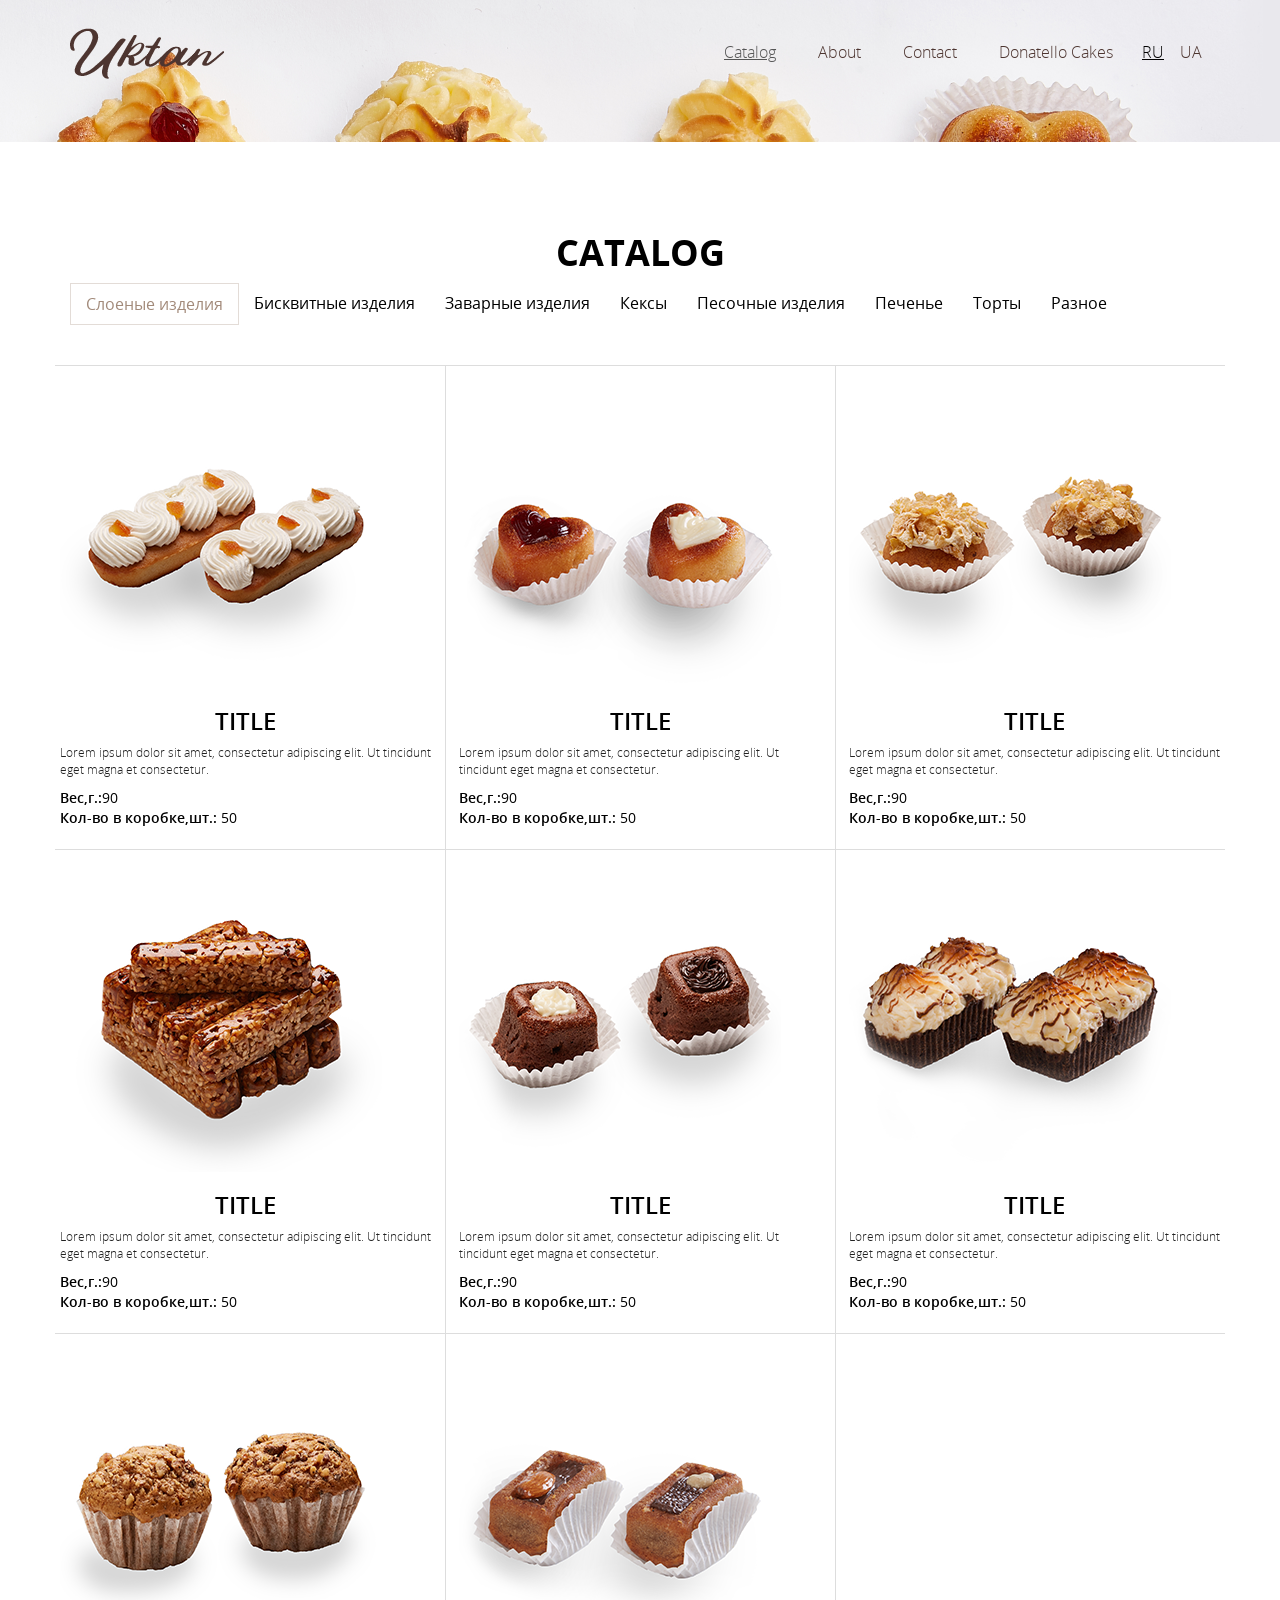
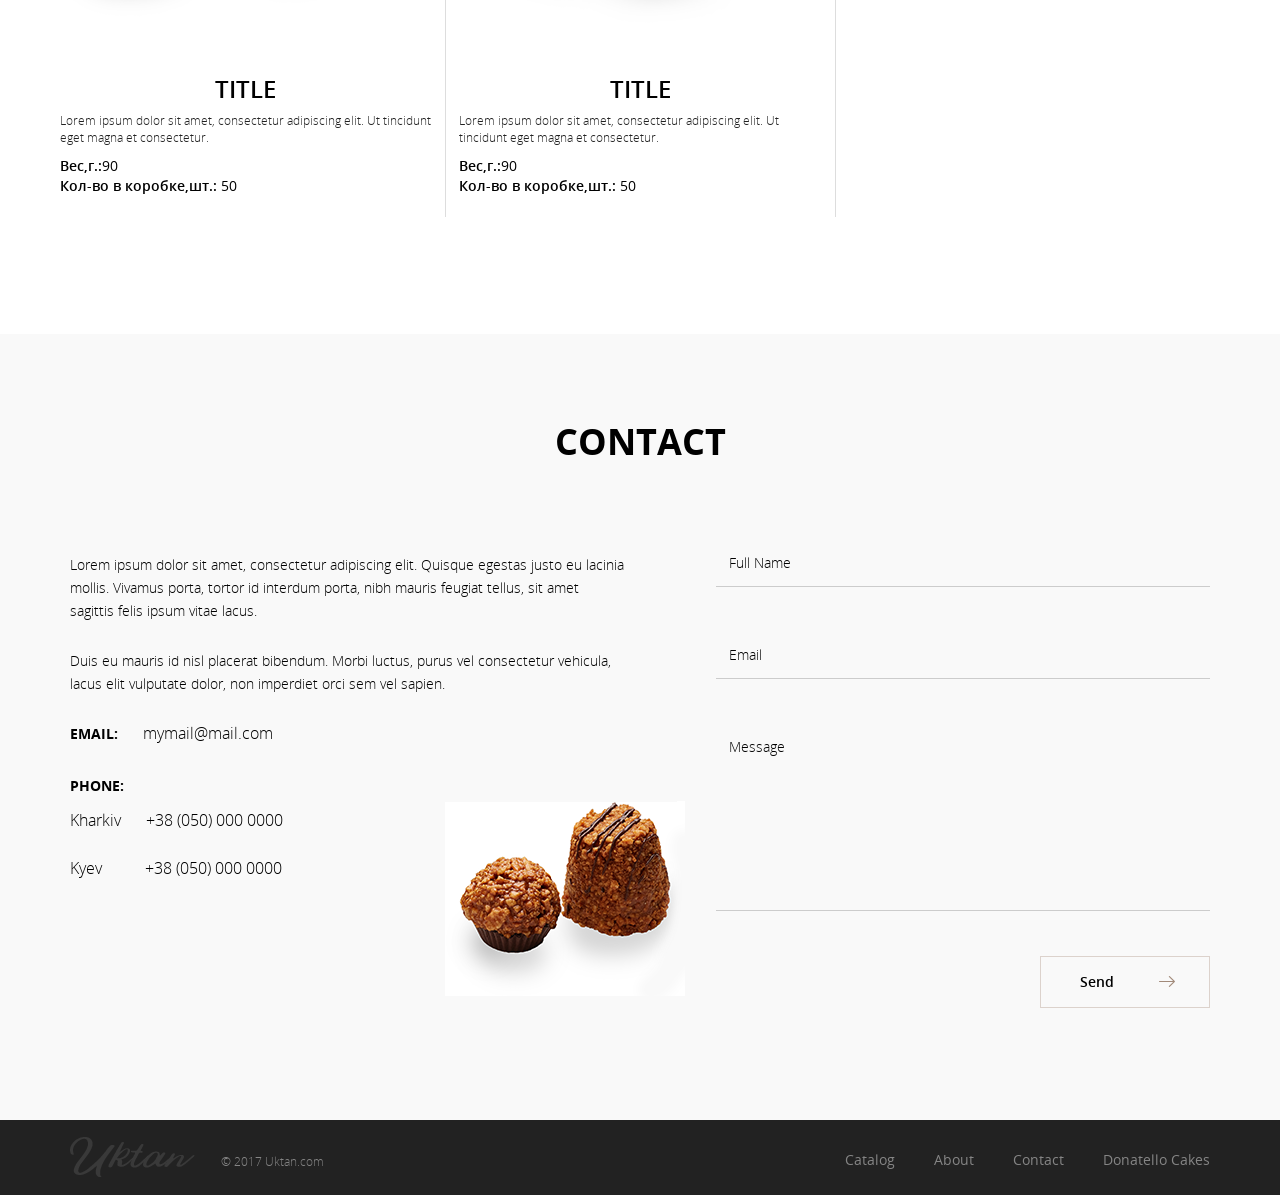
==== commit 4b22d6d7: "add lang" ====
--- a/catalog.html
+++ b/catalog.html
@@ -14,7 +14,7 @@
     <!-- Bootstrap core CSS -->
     <link href="bower_components/bootstrap/dist/css/bootstrap.min.css" rel="stylesheet">
     <link href="bower_components/open-sans/css/open-sans.min.css" rel="stylesheet">
-    <link href="css/style.css" rel="stylesheet">
+    <link href="style.css" rel="stylesheet">
     <link href="css/media.css" rel="stylesheet">
 
     <!-- IE10 viewport hack for Surface/desktop Windows 8 bug -->
@@ -57,8 +57,12 @@
                        <li><a href="">About</a></li>
                        <li><a href="">Contact <span class="sr-only">(current)</span></a></li>
                        <li><a href="">Donatello Cakes</a></li>
+                       <li class="item-leng active"><a href="">RU</a></li>
+                         <li class="item-leng"><a href="">UA</a></li>
                      </ul>
+
                    </div> 
+
                    <!--/.nav-collapse -->
                  </div>
                </nav>
@@ -295,13 +299,17 @@
             <!-- IE10 viewport hack for Surface/desktop Windows 8 bug -->
             <script src="../../assets/js/ie10-viewport-bug-workaround.js"></script>
             <script type="text/javascript">
-              $(document).ready(function(){
-               $('.carousel').carousel({
-                interval:50000
-              });
-             }); 
-
-           </script>
+                    $(document).ready(function(){
+                      $(".carousel").carousel({
+                        interval:5000
+                      });
+                      $(function(){
+                        $(".item-leng_hidden").css({display:"none"});
+                      
+                      })
+                     
+                    });
+          </script>
 
     </body>
 </html>
--- a/style.css
+++ b/style.css
@@ -0,0 +1,923 @@
+body{
+	font-family: "Open Sans";
+	font-weight: normal;
+  	font-style: normal;
+  	height: 100%;
+  	color: #000000;
+}
+ul{
+	list-style: none;
+	margin: 0;
+	padding:0; 
+}
+.groe-up{
+	text-transform: uppercase;
+}
+.navbar-default .navbar-nav>.active>a{
+	text-decoration: underline;
+	background: none;
+} 
+.navbar-default .navbar-nav li>a:focus, 
+.navbar-default .navbar-nav li>a:hover {
+    background-color: #d7cecc;
+}
+.nav-gallery .navbar-nav li>a:hover{
+	color: #a17331;
+}
+
+ .navbar-default .navbar-nav>.active>a:focus,
+  .navbar-default .navbar-nav>.active>a:hover {
+    background-color: #d7cecc;
+}
+.navbar-default ul.navbar-right li a{
+	padding: 10px 21px;
+	font-family: "Open Sans";
+	font-size: 16px;
+	font-weight: 300;
+	color: #4d3530;
+	margin-top:32px; 
+}
+/* .item-leng{
+	float: right;
+	margin-top: 41px;
+    margin-left: 15px;
+}
+.item-leng li{
+	float: left;
+} */
+.navbar-default .navbar-right .item-leng a{
+	color: #4d3530;
+	font-size: 16px;
+    padding: 10px 8px;
+    margin-top: 32px;
+}
+.navbar-right .item-leng.active>a,
+.navbar-right .item-leng>a:focus,
+.navbar-right .item-leng>a:hover {
+    color: #010101;
+    /* text-decoration: underline; */
+}
+
+.navbar-default {
+    border-color: transparent;
+}
+.navbar-default ul.navbar-right li:last-child a{
+	margin-right: 15px;
+}
+a.navbar-brand img {
+    margin: 13px 0 0 0px;
+}
+.navbar.navbar-top{
+	background: #ecebf0;
+}
+.navbar-header, .navbar-collapse{
+	background: #ecebf0;
+}
+.navbar {
+    margin-bottom: 0px;
+ }
+.head-page{
+	background: #ecebf0;
+}
+.logo-head {
+    padding: 42px 0 0 0;
+}
+.logo-head img{
+   margin: 0 auto;
+}
+.img-bottom img {
+    width: 100%;
+}
+.logo-head{
+	text-align: center;
+}
+.txt-head{
+	font-family: "Open Sans";
+	font-weight:300;
+	font-style: italic;
+	text-align: center;
+	margin:49px  0 0 0;
+}
+
+.second-menu{
+	list-style: none;
+}
+ul.second-menu li a{
+	padding: 10px 15px;
+	font-size: 16px;
+	color: #000000;
+	font-family: "Open Sans";
+	font-weight: 300px;
+
+}
+.nav-gallery {
+    margin: 0 auto;
+    max-width: 553px;
+    padding-top: 49px;
+}
+.nav-gallery .navbar-nav .active>a {
+   border:1px solid #e3dcd7;
+   color: #a28a7a;
+}
+.inner-gallery{
+	position: relative;
+}
+.inner-gallery h3{
+	font-family: "Open Sans";
+	font-weight: 300;
+	font-size: 36px;
+	margin:80px 0px 28px;
+	text-transform: uppercase;
+}
+.inner-gallery h1{
+	font-family: "Open Sans";
+	font-weight: 300;
+	font-size: 72px;
+	margin:0px 0px 78px 0px;
+	font-weight: bold;
+	text-transform: uppercase;
+	text-align: center;
+}
+.inner-description{
+	max-width: 883px;
+	background: #fafafa;
+	border:1px solid #dcdcdc;
+	position: relative;
+}
+
+.inner-description:before {
+    width: 22%;
+    height: 46%;
+    border: 3px solid #dcdcdc;
+    position: absolute;
+    top: -40%;
+    right: 6%;
+    clear: both;
+    content: "";
+    display: block;
+    z-index: -1;
+}
+.inner-description ul{
+	list-style: none;
+	padding:37px 0px 0px 38px;
+}
+.inner-description ul{
+	max-width: 482px;
+	font-size: 12px;
+	color: #212121;
+}
+.inner-description ul li:first-child{
+	 font-weight: normal;
+	 margin-bottom:25px; 
+}
+.inner-description ul li:nth-child(2){
+	font-weight: 600;
+  	font-style: italic;
+}
+.inner-description ul li{
+	font-weight: 300;
+	margin-bottom: 40px;
+}
+.button a{
+	color: #ffffff;
+	text-decoration: none;
+}
+.button{
+	background: url(img/pic-4.png) #4d3530 no-repeat 118px 20px;
+    padding: 15px 93px 15px 38px;
+    display: inline-block;
+    font-size: 14px;
+    font-weight: 600;
+    color: #ffffff; 
+}
+.button:focus, 
+.button:hover {
+	background: url(img/pic-4.png) #000000 no-repeat 109px 20px;
+}
+.img-cake {
+    right: 15%;
+    top: 28%;
+    position: absolute;
+    z-index: 2;
+}
+.img-cake img.mg-responsive{
+	width:100%;
+	height: auto;
+	display: block;
+}
+.img-yellowCake img{
+width:100%;
+}
+
+.img-yellowCake{
+	position: absolute;
+	top: 118px;
+	right:0px;
+}
+.img-cake{
+	max-width: 477px;
+}
+.img-waitCake{
+	margin-top: 10px;
+	
+}
+.img-waitCake img{
+	
+}
+/*
+.inner-gallery{
+	max-width: 1920px;
+}
+*/
+.carousel-control.right,
+.carousel-control.left{
+	background-image: none;
+}
+/*
+.miniature-inner{
+	max-width: 1046px;
+	margin:0 auto; 
+}
+*/
+.left-change {
+    background:#ffffff url(img/pic-17.png) no-repeat 36px 41px;
+    padding: 0px 0px 0px 0px;
+    position: absolute;
+    top: 44%;
+    left: 0%;
+    width: 93px;
+    height: 93px; 
+    transform: rotate(180deg);
+    border: 1px solid #dcd2cc;
+    opacity: 0.5
+}
+
+.left-change:hover{
+ background: #4d3530 url(img/pic-4.png) no-repeat 36px 41px;
+border-color: #4d3530;
+}
+.right-change{
+	background:#ffffff url(img/pic-17.png) no-repeat 36px 41px;
+    padding: 0px 0px 0px 0px;
+    position: absolute;
+    top: 44%;
+    right: 0%;
+    width: 93px;
+    height: 93px;
+    border: 1px solid #dcd2cc;
+    opacity: 0.5
+}
+.right-change:hover{
+ background: #4d3530 url(img/pic-4.png) no-repeat 36px 41px;
+border-color: #4d3530;
+}
+.carousel-control {
+    width:0;
+    opacity:1;
+}
+.content_contact{
+	overflow: hidden;
+	padding-bottom: 112px;
+}
+.categories-coke{
+	font-size: 36px;
+	font-weight: bold;
+	color: #000000;
+	margin:0 auto;
+	text-transform: uppercase;
+	text-align: center;
+	padding: 94px 0 50px 0;
+}
+.border_ivent{
+	border-bottom: 1px solid #e3e3e3;
+}
+/*
+.thumbnail{
+	position: relative;
+}
+.title-coke{
+	display: inline-block;
+	background: rgba(77,53,48,0.9);
+	color:#ffffff;
+	font-size: 14px;
+	padding: 10px 28px;
+	z-index: 2;
+	opacity: 0.9;
+}
+*/
+.item-block_hover:before {
+	content: "";
+    clear: both;
+    width: 82%;
+    height: 82%;
+    border: 1px solid #ffffff;
+    opacity: 0.4;
+    position: absolute;
+    bottom: 9%;
+    left: 8%;
+    z-index: 0;
+}
+.item-block:hover .item-block_hover:before{
+	visibility: hidden;
+}
+
+.item-block {
+	position: relative;
+	margin: 20px 0px;
+}
+.item-block_hover{
+	position: absolute;
+	width: 100%;
+	height: 100%;
+	left: 0;
+	top: 0;
+	padding: 20px 0;
+	-webkit-transition: all .3s;
+	-o-transition: all .3s;
+	transition: all .3s;
+	text-align: center;
+}
+.item-block img {
+	width: 100%;
+	height: auto;
+}
+.item-block_btn {
+	display: inline-block;
+    position: absolute;
+    bottom: 4%;
+    left: 50%;
+    right: -18%;
+    -webkit-transform: translateX(-50%);
+    -ms-transform: translateX(-50%);
+    -o-transform: translateX(-50%);
+    transform: translateX(-50%);
+    background: rgba(85, 62, 57, 0.9);
+    color: #ffffff;
+    font-size: 14px;
+    line-height: 16px;
+    padding: 11px 10px 10px 10px;
+    -webkit-transition: all .3s;
+    -o-transition: all .3s;
+    transition: all .3s;
+    /* width: 59%; */
+}
+
+.item-block:hover .item-block_hover {
+	background: rgba(0,0,0,.5);
+
+}
+.item-block:hover img{
+	-webkit-filter: blur(5px); /* Safari */
+    filter: blur(5px);
+}
+.item-block_hover a:hover{
+	color: #ffffff;
+	text-decoration: none;
+}
+ 
+.item-block:hover .item-block_btn {
+	background: transparent;
+	border: 1px solid #fff;
+	bottom: 50%;
+	-webkit-transform: translate(-50%, 50%);
+	-ms-transform: translate(-50%, 50%);
+	-o-transform: translate(-50%, 50%);
+	transform: translate(-50%, 50%);
+}
+.btn_categories a{
+	background: rgba(77,53,48,1);
+	color:#ffffff;
+	font-size: 14px;
+	padding: 10px 35px;
+	text-decoration: none;
+}
+.btn_categories a.btn-black{
+	background: #000000;
+	color:#ffffff;
+	font-size: 14px;
+	padding: 10px 35px;
+	text-decoration: line-through #ffffff;
+}
+.btn_categories {
+    text-align: center;
+    position: relative;
+    bottom: 10px;
+    z-index: 1;
+}
+.btn_categories{
+	text-align: center;
+}
+.row_inner{
+	padding-bottom: 64px;
+}
+.catigories-inner{
+	border-bottom: 1px solid #e3e3e3;
+}
+.img-about img{
+	margin:0 auto;
+}
+.contant-about{
+	text-align: center;
+}
+.contant-about h2{
+	margin:71px 0 79px 0;
+	font-weight: bold;
+	font-size: 36px;
+}
+.contant-about .txt-line{
+  font-weight: 600;
+  font-style: italic;
+  font-size: 14px;
+  color: #a28a7a;
+  margin: 39px 0 82px;
+}
+.parallax { 
+    /* The image used */
+    background: url("img/pic-15.png");
+    /* Full height */
+    height: 670px; 
+    /* Create the parallax scrolling effect */
+    background-attachment: fixed;
+    background-position: center;
+    background-repeat: no-repeat;
+    background-size: cover;
+    position: relative;
+}
+.img-parallax{
+	position: absolute;
+    left: 50%;
+    top: -1%;
+   	max-width: 100%;
+    text-align: center; 
+    margin: 89px 0 67px 0;
+     -webkit-transform:translate(-50%);
+         -moz-transform:translate(-50%);
+         -ms-transform:translate(-50%);
+         -o-transform:translate(-50%);
+         transform:translate(-50%);    
+}
+.btn_parallax{
+	margin-top: 90px;
+	text-align: center; 
+}
+.btn_parallax a{
+	color:#3a3227;
+	font-size: 14px;
+	padding: 15px 80px 15px 34px;
+	text-decoration: none;
+	font-weight: bold;
+	text-transform: uppercase;
+	background:#efeef2 url(img/pic-17.png) no-repeat 153px 18px;
+	-webkit-box-shadow: 0px 6px 13px 1px rgba(0,0,0,0.24);
+	-moz-box-shadow: 0px 6px 13px 1px rgba(0,0,0,0.24);
+	box-shadow: 0px 6px 13px 1px rgba(0,0,0,0.24);
+}
+
+.content_left{
+	/*max-width: 40%;
+	float: left;*/
+	position: relative;
+}
+h3.title_contact{
+	font-size: 36px;
+	font-weight: bold;
+	text-transform: uppercase;
+	text-align: center;
+	margin: 88px 0 92px 0;
+}
+.content_left p{
+	font-size: 14px;
+    color: #000000;
+    font-weight: 300;
+    line-height: 23px;
+    margin-bottom: 27px;
+}
+.inner_phone{
+	list-style: none;
+}
+ul.inner_phone li {
+	font-size: 16px;
+	font-weight: 300;
+	color: #000000;
+}
+ul.inner_phone li:first-child{
+	margin: 0 0 29px 0px;
+}
+ul.inner_phone li:nth-child(2){
+	margin: 0 0 12px 0px;
+}
+ul.inner_phone li:nth-child(3){
+	margin: 0 0 25px 0px;
+}
+.txt_contact{
+	font-size: 14px;
+	text-transform: uppercase;
+	font-weight: bold;
+	padding-right:25px; 
+}
+ .numb_contact_1{
+	padding-right:25px;
+ }
+ .numb_contact_2{
+ 	padding-right: 43px;
+ }
+ input{
+ 	border: none;
+ }
+ textarea{
+ 	border: none;
+ }
+ input,textarea {
+ 	outline:none;
+ }
+  .content_right{
+  	/*width: 49%;
+  	float: right;*/
+  	margin-left: 11%;
+  }
+ .content_right form input{
+ 	border-bottom: 1px solid #cccccc;
+ 	width:100%;
+ 	padding: 0 0 13px 13px;
+ 	color: #000000;
+ 	font-size: 14px;
+ 	font-weight: 300;
+ }
+ .content_right form input:active,
+ .content_right form input:focus{
+  	border-color:#a28a7a;
+  }
+.content_right form textarea:active,
+ .content_right form textarea:focus{
+  	border-color:#a28a7a;
+  }
+
+::-webkit-input-placeholder {color:#000000;}
+::-moz-placeholder          {color:#000000;}/* Firefox 19+ */
+:-moz-placeholder           {color:#000000;}/* Firefox 18- */
+:-ms-input-placeholder      {color:#000000;}
+ .content_right form p{
+ 	margin: 0 0 58px 0;
+ }
+ .content_right form textarea{
+ 	border-bottom: 1px solid #cccccc;
+ 	resize:none;
+ 	width:100%;
+ 	padding: 0 0 13px 13px;
+ 	color: #000000;
+ 	font-size: 14px;
+ 	font-weight: 300;
+ }
+.img-contact{
+	position: absolute;
+	bottom: -116px;
+    right: -60px;
+}
+.btn-wite{
+	float: right;
+	margin-top: 40px;
+}
+.btn-wite a{
+	color: #000000;
+	background: #ffffff url(img/pic-19.png) no-repeat 118px 19px;
+    padding: 15px 95px 15px 39px;
+	border: 1px solid #dcd2cc;
+	display: block;
+	text-decoration: none;
+	font-weight: 600;
+}
+
+.btn-wite a:hover{
+	background: #4d3530 url(img/pic-4.png) no-repeat 118px 19px;
+	color: #ffffff;
+	border-color:#4d3530;
+}
+footer{
+	background: #222222;
+}
+.footer-inner{
+	overflow: hidden;
+
+}
+.footer-left{
+	float: left;
+	overflow:hidden;
+	list-style: none;
+	margin: 0;
+}
+.footer-left li{
+	float: left;
+}
+.footer-left li:nth-child(1) {
+    padding: 17px 0 17px 0;
+}
+.footer-left li:nth-child(2){
+	color: #858585;
+	font-size: 12px;
+	font-weight: 300;
+	padding: 33px 26px 24px 26px;
+}
+.footer-right{
+	float: right;
+	overflow:hidden;
+	margin: 0;
+}
+.footer-right li{
+	float: left;
+}
+.footer-right li a{
+	color: #858585;
+	padding:30px 23px 25px 16px;
+	display: block;
+}
+.footer-right li:last-child a{
+	padding: 30px 0px 25px 16px;
+}
+.footer-right li a:hover{
+	color: #ffffff;
+}
+
+
+/*---------------------- Donatello ------------------------*/
+
+
+
+.head-donatello_bg .navbar.navbar-top {
+    background: none; 
+}
+.head-donatello_bg .navbar-default .navbar-collapse, .navbar-default .navbar-form {
+    border-color: transparent;
+}
+.head-donatello_bg .navbar-header, .navbar-collapse {
+    background: none;
+}
+.head-donatello_bg .parallax{
+ 	background-image: url("img/pic-21.png");
+  	height: 742px; 
+}
+.head-donatello_bg .img-parallax{
+        top: 17%;
+}
+.contant-about .title-line_chery{
+	font-size: 18px;
+	font-weight: 600;
+	color: #000000;
+	text-transform: uppercase;
+	margin: 80px 0 32px 0;
+}
+.contant-about p{
+	font-size: 18px;
+	font-weight: 300;
+	color: #000000;
+}
+.content-page {
+    padding-bottom: 117px;
+}
+.content-page p{
+	margin-bottom:36px; 
+}
+.content-page .txt-line{
+	margin:0 0 35px 0;
+}
+.content-page .img-about {
+    margin-bottom: 63px;
+}
+.img-inner{
+	margin: 20px 0px;
+}
+.item-inner_photos h3.item-title_photo{
+	font-size: 36px;
+	font-weight: bold;
+	margin: 95px 0 74px 0;
+	text-align: center;
+}
+.item-inner_photos .container{
+	overflow: hidden;
+}
+.item-inner_photos .container .img-inner{
+	float: left;
+}
+.btn_categories.btn-photo{
+bottom: -7px;
+}
+ .btn_categories a{
+	background:#4d3530 url(img/pic-30.png) no-repeat 153px 11px;
+	    padding: 7px 65px 7px 42px;
+}
+.content-page .btn_categories a:hover{
+	background:#000000 url(img/pic-31.png) no-repeat 153px 11px;
+    text-decoration: line-through #ffffff;
+}
+.img-inner:hover img{
+	-webkit-filter: blur(5px); /* Safari */
+    filter: blur(5px);
+}
+.item-hover {
+  position: relative;
+}
+.item-hover:hover{
+	border-top: 3px solid #9cf3dd;
+	border-bottom: 3px solid #a4d9f6;
+	margin: -3px 0 -3px 0;
+}
+ .img-inner:hover .item-hover:after{
+ 	 content: "";
+position: absolute;
+  background-image: -webkit-gradient(linear, 153,238,217, 100%, from(#99eed9), to(transpa));
+  background-image: -webkit-linear-gradient(#99eed9,#efa0b5, #a5dbf9);
+  background-image: -moz-linear-gradient(#99eed9,#efa0b5, #a5dbf9);
+  background-image: -o-linear-gradient(#99eed9,#efa0b5, #a5dbf9);
+  background-image: linear-gradient(#99eed9,#efa0b5, #a5dbf9);
+  top: -3px;
+  bottom: -3px;
+  width: 3px;
+  z-index: 1;
+} 
+.img-inner:hover .item-hover:before{
+  content: "";
+  position: absolute;
+  background-image: -webkit-gradient(linear, 153,238,217, 100%, from(#99eed9), to(transpa));
+  background-image: -webkit-linear-gradient(#99eed9,#efa0b5, #a5dbf9);
+  background-image: -moz-linear-gradient(#99eed9,#efa0b5, #a5dbf9);
+  background-image: -o-linear-gradient(#99eed9,#efa0b5, #a5dbf9);
+  background-image: linear-gradient(#99eed9,#efa0b5, #a5dbf9);
+  top: -3px;
+  bottom: -3px;
+  width: 3px;
+  z-index: 1;
+
+}
+
+.item-hover:before {
+  left: -3px;
+}
+.item-hover:after {
+  right: -3px;
+}
+
+.head-donatello_bg .navbar-default .navbar-nav li>a:focus, 
+.head-donatello_bg .navbar-default .navbar-nav li>a:hover {
+    background-color: #53c4ce;
+    color: #ffffff;
+}
+
+.contact-inner{
+	background: #f9f9f9;
+}
+.contact-inner .content_right form input,.contact-inner .content_right form textarea {
+    background: #f9f9f9;
+
+}
+.contact-inner .btn-wite a{
+	background: #f9f9f9 url(img/pic-19.png) no-repeat 118px 19px;
+	font-weight: 600;
+}
+.contact-inner .btn-wite a:hover{
+	background: #4d3530 url(img/pic-4.png) no-repeat 118px 19px;
+}
+
+/*---------------------Catalog---------------------------------------*/
+
+.head-catalog_bg{
+	background: url(img/pic-32.png) no-repeat;
+    height: 213px;
+    background-size:contain;
+    width:100%;
+}
+.head-catalog_bg .navbar-default .navbar-collapse,
+.head-catalog_bg .navbar-default .navbar-form {
+    border-color: transparent;
+}
+.head-catalog_bg .navbar.navbar-top,
+.head-catalog_bg .navbar-default,
+.head-catalog_bg .navbar-header,
+.head-catalog_bg .navbar-collapse {
+    background:none;
+}
+   .navbar-default .navbar-nav>.active>a {
+    text-decoration: underline;
+} 
+ul.nav.navbar-nav.navbar-center.second-menu {
+    margin-bottom: 40px;
+}
+h3.item-title{
+	font-size: 36px;
+	font-weight: bold;
+	text-align: center;
+}
+.catalog-content .navbar-nav .active>a {
+    border: 1px solid #e3dcd7;
+    color: #a28a7a;
+}
+.catalog-content .navbar-nav li a:hover {
+    
+    color: #a17331;
+}
+.catalog-content {
+    margin-bottom: 97px;
+}
+.center-td{
+	/* border-left:1px solid #ddd;
+	 border-right:1px solid #ddd;  */ 
+}
+table tr td{
+	width: 33%;
+	border-right:1px solid #ddd;
+}
+table tr td:last-child{
+	width: 33%;
+	border-right:none;
+}
+.catalog-content .thumbnail{
+	border: none;
+}
+h3.title-caption{
+font-size: 24px;
+font-weight: 600;
+text-align: center;
+}
+.cell-position p{
+	color: #212121;
+	font-size: 12px;
+	font-weight: 300;
+}
+.cell-position strong {
+font-weight: 600;
+}
+
+.cell-position{
+	padding:5px;
+} 
+.inner-position{
+	position: relative;
+	width: 100%;
+    height: 457px;
+    overflow: hidden;
+}
+.catalog-content .inner-container{
+    position: absolute;
+    top: -14px;
+    left: -16px;
+    right: -16px;
+    height: 508px;
+    -webkit-box-shadow: 0px 4px 14px 0px rgba(0,0,0,0.75);
+-moz-box-shadow: 0px 4px 14px 0px rgba(0,0,0,0.75);
+box-shadow: 0px 4px 14px 0px rgba(0,0,0,0.75);
+padding: 16px;
+z-index: 1; 
+background: #ffffff;
+}
+td:hover .inner-position{
+   overflow: visible;
+}
+td:hover .inner-container{
+	z-index: 2;
+}
+ /* td:hover .cell-position {
+       position: absolute;
+    top: -1px;
+    left: -9px;
+    width: 105%;
+    border: 1px solid red;
+    z-index: 3;
+    height: 105%;
+    background: #ffffff;
+    padding: 8px;	
+ }  */
+
+ .catalog-content tr td:first-child{
+  padding-left: 0;
+  }
+  .catalog-content tr td:first-child .caption,
+  .catalog-content tr td:first-child .thumbnail{
+  padding-left: 0;
+  }
+  .catalog-content tr td:last-child{
+  padding-right: 0;
+  }
+  .catalog-content tr td:last-child .caption,
+  .catalog-content tr td:last-child .thumbnail{
+  padding-right: 0;
+  }
+
+.text-hidden{
+	display: none;
+}
+td:hover .text-hidden{
+	display: inline;
+	overflow 
+}
+
+/*   td:hover .cell-position::before{
+content: "";
+clear:both;
+display: block;
+position: absolute;
+top: -1px;
+left: -22px;
+width: 114%;
+border: 1px solid red;
+z-index: 3;
+height: 103%;
+background: #ffffff;
+}  */
